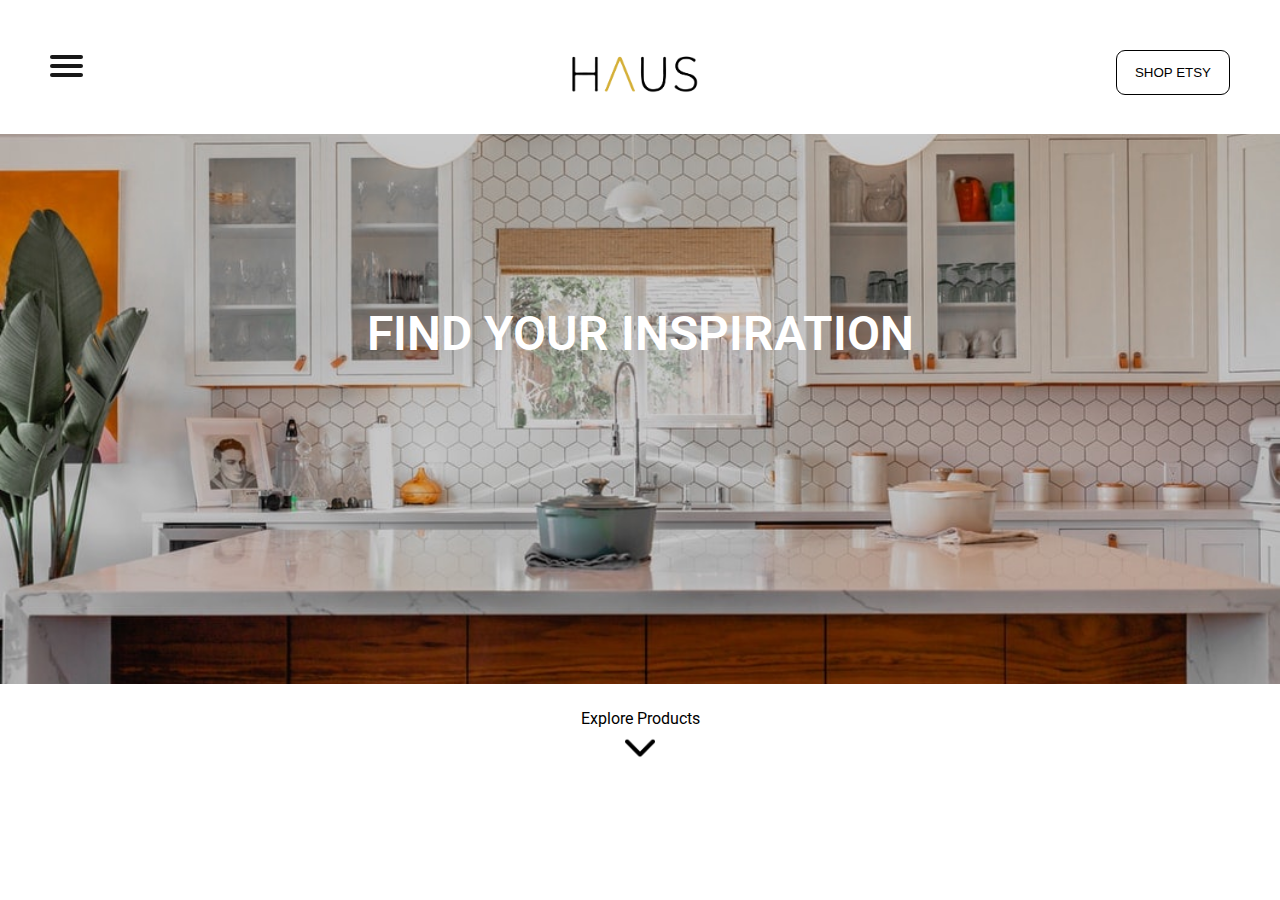
==== index.html @ 094d390c "first update" ====
<!DOCTYPE html>
<html>
    <head>
        <title>HAUS</title>
        <link rel="stylesheet" type="text/css" href="styles.css">
        <link href="https://fonts.googleapis.com/css?family=Roboto&display=swap" rel="stylesheet">
        <style>
        </style>

    </head>
    <body>
        <header>
            <nav role="navigation"> <!--so i'm not sure how role is being applied here-->
                <div id="menuToggle">
                    <input type="checkbox" />
                    <span></span>
                    <span></span>
                    <span></span>

                    <ul id="menu">
                        <a href="index.html"><li>Home</li></a>
                        <a href="index.html"><li>About</li></a>
                        <a href="index.html"><li>Products</li></a> <!--add menu on top to click through the multiple pages--->
                        <a href="index.html"><li>Contact</li></a>

                    </ul>
                </div>
            </nav>

            <div class="logo">
                <img src="images/itp-logo.png" alt="logo">
            </div>

            <div class="etsy">
                <button>
                    <p><a href="https://www.etsy.com/shop/ArtisanBornCreations?ref=simple-shop-header-name&listing_id=693794367&ga_search_query=modern%20furniture">SHOP ETSY</a></p>
                </button>

            </div>
        </header>

        <main>
            <div id="main-image">
                    <h1>FIND YOUR INSPIRATION</h1>
                </div>
                <!-- How do I put these together on top? -->
            </div>
            
            <div class="scroll-box">
                <div class="scroll">
                    <p>Explore Products</p>
                    <img src="images/arrow.png" alt="down arrow">
                </div>
            </div>

            <div class="">

            </div>
        </main>


    </body>
</html>
---- styles.css ----
body {
    font-family: 'Roboto', sans-serif;
    margin: 0;
    padding: 0;
}

/* Styling for header */
.logo img {
    height: 50px;
    width: auto;
    margin: 50px 0 0 120px;

}

button {
    background: none;
    border: 1.2px solid #000;
    border-radius: 9px;
    padding: .5px 18px;
    margin-top: 50px;
    margin-right: 50px;
    
}

button a:link {
    text-decoration: none;
    color: #000;
}

button a:visited {
    text-decoration: none;
    color: #000;
}

button a:hover {
    color: #d4af37;
}

header {
    display: flex;
    justify-content: space-between;
    background: #ffffff;
    padding-bottom: 30px;
}

/* Styling for menu */

#menu > a {
    text-decoration: none ;
    color: #fff;
    transition: color 0.3s ease;
}

#menu > a:hover {
    color: #d4af37;
}


#menuToggle {
    display: block;
    position: relative;
    top: 50px;
    left: 50px;
    z-index: 1; 
    -webkit-user-select: none;
    user-select: none;
}

#menuToggle input {
    display: block;
    width: 40px;
    height: 32px;
    position: absolute;
    top: -7px;
    left: -5px;

    cursor: pointer;
    opacity: 0;
    z-index: 2;
    -webkit-touch-callout: none;
}
#menuToggle ul {
    height: 630px;
}

#menuToggle li {
    margin-top: 10px;
}

#menuToggle span {
    display: block;
    width: 33px;
    height: 4px;
    margin-top: 5px;
    position: relative;

    background: #181818;
    border-radius: 3px;

    z-index: 1;

    transform-origin: 4px 0px;

    transition: transform 0.5s cubic-bezier(0.77,0.2,0.05,1.0), 
                background 0.5s cubic-bezier(0.77,0.2,0.05,1.0),
                opacity 0.55s ease;

}

#menuToggle span:first-child {
    transform-origin: 0% 0%;
}

#menuToggle span:nth-last-child(2) {
    transform-origin: 0% 100%;
}


/* Crossmark Time */
#menuToggle input:checked ~ span {
    opacity: 1;
    transform: rotate(45deg) translate(-2px, -1px);
}

#menuToggle input:checked ~ span:nth-last-child(3) {
    opacity: 0;
    transform: rotate(0deg) scale(0.2, 0.2);
    /* Shouldnt I be calling out the 2nd span instead of the 3rd? */
}

#menuToggle input:checked ~ span:nth-last-child(2) {
    transform: rotate(-45deg) translate(0, -1px);
}

/* Making it absolute position at top of the screen */
#menu {
    position: absolute;
    width: 300px;
    margin: -100px 0 0 -50px;
    padding: 50px;
    padding-top: 125px;
    background: #434343d4;
    list-style-type: none;

    -webkit-font-smoothing: antialiased;
    /* Stop safari flickering */

    transform-origin: 0% 0%;
    transform: translate(-100%, 0);

    transition: transform 0.5s cubic-bezier(0.77,0.2,0.05,1.0);

}

#menu li {
    padding: 10px 0;
    font-size: 22px;
}

#menuToggle input:checked ~ ul {
    transform: none;
}

/* Problems I am facing: when the page is reloaded the menu pops up and when I click an item on the menu then the words turn purple?! https://codepen.io/erikterwan/pen/EVzeRP */

/* Main styling */

#main-image h1 {
    text-align: center;
    background-image: url("images/kitchen2.jpeg");
    background-size: cover;
    background-position: center;
    color: #fff;
    height: 550px;
    line-height: 400px;
    margin: 0px;
    font-size: 3em;
    /* text-shadow: 0 0 3px #212121;  */
    font-weight: 600;
}

.scroll {
    width: 200px;
    height: auto;
    margin-left: auto;
    margin-right: auto;
    text-align: center;
}

.scroll img {
    width: 30px;
    height: auto;
    margin-left: auto;
    margin-right: auto;

}

.scroll-box p {
    margin-top: 25px;
    margin-bottom: 5px;
}
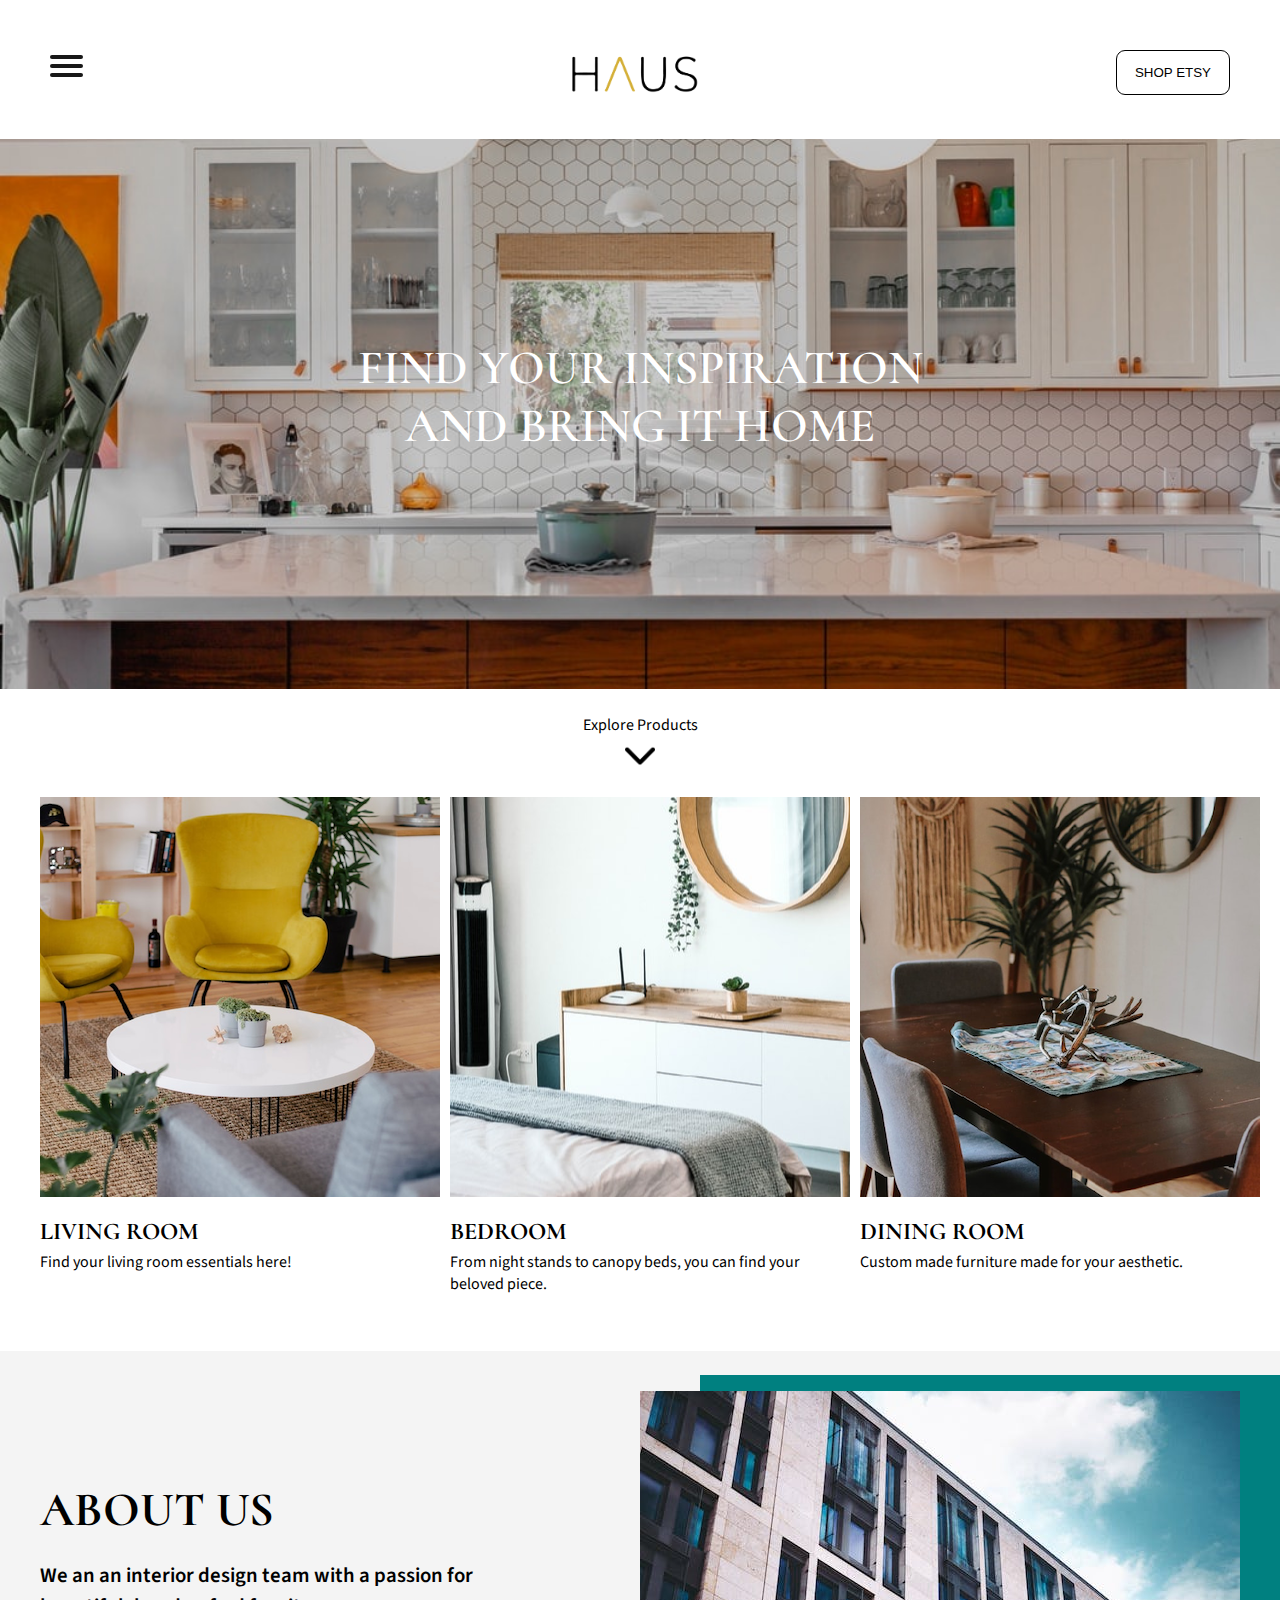
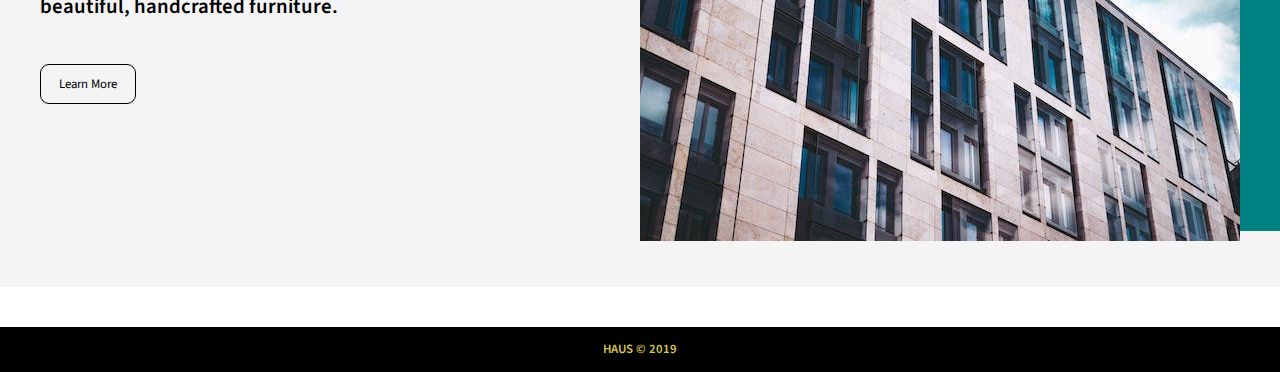
==== commit b6bf54fe: "Version two, updated home page and products page" ====
--- a/index.html
+++ b/index.html
@@ -3,8 +3,184 @@
     <head>
         <title>HAUS</title>
         <link rel="stylesheet" type="text/css" href="styles.css">
-        <link href="https://fonts.googleapis.com/css?family=Roboto&display=swap" rel="stylesheet">
+        <link href="https://fonts.googleapis.com/css?family=Source+Sans+Pro&display=swap" rel="stylesheet">
+        <link href="https://fonts.googleapis.com/css?family=Cormorant:700&display=swap" rel="stylesheet">
         <style>
+            #menu {
+                display: none;
+            }
+            /* Main styling */
+            main {
+                margin-top: 139px;
+            }
+            #main-image {
+                background-image: url("images/kitchen2.jpeg");
+                background-size: cover;
+                background-position: center;
+                height: 550px;
+            }
+
+            #main-image h1 {
+                text-align: center;
+                color: #fff;
+                margin: 0px;
+                font-size: 3em;
+                /* text-shadow: 0 0 3px #212121;  */
+                font-weight: 600;
+            }
+
+            .scroll {
+                width: 200px;
+                height: auto;
+                margin-left: auto;
+                margin-right: auto;
+                text-align: center;
+                margin-bottom: 20px;
+            }
+
+            .scroll img {
+                width: 30px;
+                height: auto;
+                margin-left: auto;
+                margin-right: auto;
+
+            }
+
+            .scroll-box p {
+                margin-top: 25px;
+                margin-bottom: 5px;
+            }
+
+            .scroll-box a {
+                text-decoration: none;
+                color: #000;
+            }
+
+            .scroll-box a:hover {
+                color: #d4af37;
+            }
+            /* Styling of Product Section */
+            #product-section{
+                display: flex;
+                width: 1200px;
+                margin-left: auto;
+                margin-right: auto;
+            }
+            .box1 {
+                display: flex;
+                flex-direction: column;
+                width: 400px;
+            }
+            .box1 .img-box1 {
+                background-image: url("images/livingroom.png");
+                width: 400px;
+                height: 400px;
+                background-position: left;
+            }
+
+            .box1 .text-box1 h2 {
+                margin-bottom: 5px;
+            }
+            .box1 .text-box1 p {
+                margin-top: 0px;
+            }
+
+            .box2 {
+                display: flex;
+                flex-direction: column;
+                width: 400px;
+                margin-left: 10px;
+                margin-right: 10px;
+            }
+            .box2 .img-box2 {
+                background-image: url("images/bedroom.png");
+                width: 400px;
+                height: 400px;
+                background-position: left;
+            }
+            .box2 .text-box2 h2 {
+                margin-bottom: 5px;
+            }
+            .box2 .text-box2 p {
+                margin-top: 0px;
+            }
+
+            .box3 {
+                display: flex;
+                flex-direction: column;
+                width: 400px;
+
+            }
+            .box3 .img-box3 {
+                background-image: url("images/table.png");
+                width: 400px;
+                height: 400px;
+                background-position: left;
+            }
+            .box3 .text-box3 h2 {
+                margin-bottom: 5px;
+            }
+            .box3 .text-box3 p {
+                margin-top: 0px;
+            }
+
+            /* Styling for about section */
+            .about {
+                background-color: #f4f4f4;
+                padding-top: 40px;
+                padding-bottom: 40px;
+                margin-top: 40px;
+            }
+            .about-box {
+                display: flex;
+                width: 1200px;
+                margin-left: auto;
+                margin-right: auto;
+            }
+            .about-text {
+                width: 600px;
+                height: auto;
+                padding-top:50px;
+
+            }
+            .about-text h2 {
+                font-size: 3em;
+                margin-bottom: 0px;
+            }
+            .about-text p {
+                font-size: 1.3em;
+                margin-bottom: 50px;
+                padding-right: 80px;
+                line-height: 1.5;
+                font-weight: 600;
+            }
+            .about-text a {
+                margin-top: 50px;
+                padding: 10px 18px;
+                border: 1.2px solid #000;
+                border-radius: 9px;
+                text-decoration: none;
+                font-size: .8em;
+            }
+
+            .about-text a:link {
+                text-decoration: none;
+                color: #000;
+            }
+
+            .about-text a:visited {
+                text-decoration: none;
+                color: #000;
+            }
+            .about-text a:hover {
+                color: #d4af37;
+            }
+
+            .about-img {
+                width: 600px;
+                height: auto;
+                box-shadow: 60px -16px #008080;
+            }
         </style>
 
     </head>
@@ -19,9 +195,9 @@
 
                     <ul id="menu">
                         <a href="index.html"><li>Home</li></a>
-                        <a href="index.html"><li>About</li></a>
-                        <a href="index.html"><li>Products</li></a> <!--add menu on top to click through the multiple pages--->
-                        <a href="index.html"><li>Contact</li></a>
+                        <a href="product-livingroom.html"><li>Products</li></a> <!--add menu on top to click through the multiple pages--->
+                        <a href="about.html"><li>About</li></a>
+                        <a href="contact.html"><li>Contact</li></a>
 
                     </ul>
                 </div>
@@ -41,22 +217,70 @@
 
         <main>
             <div id="main-image">
-                    <h1>FIND YOUR INSPIRATION</h1>
-                </div>
-                <!-- How do I put these together on top? -->
+                    <h1 id="find">FIND YOUR INSPIRATION</h1>
+                    <h1>AND BRING IT HOME</h1>
+                </div>
             </div>
             
-            <div class="scroll-box">
-                <div class="scroll">
-                    <p>Explore Products</p>
-                    <img src="images/arrow.png" alt="down arrow">
-                </div>
-            </div>
-
-            <div class="">
+            <div class="scroll-box"> 
+                <div class="scroll"> 
+                    <a href="#product-section"><p>Explore Products</p></a>
+                    <a href="#product-section"><img src="images/arrow.png" alt="down arrow"></a>
+                </div>
+            </div>
+
+            <div id="product-section">
+                <div class="box1"> <!--ADD FLEX or FLOAT-->
+                    <div class="img-box1"></div> <!--This div has a set width for the image-->
+                    <div class="text-box1"><!--This div has width for text to live inside of it-->
+                        <h2>LIVING ROOM</h2>
+                        <p>Find your living room essentials here!</p>
+                    </div><!--This div has width for text to live inside of it-->
+                </div>
+
+                <div class="box2">
+                    <div class="img-box2"></div> <!--This div has a set width for the image-->
+                    <div class="text-box2"><!--This div has width for text to live inside of it-->
+                        <h2>BEDROOM</h2>
+                        <p>From night stands to canopy beds, you can find your beloved piece.</p>
+                    </div><!--This div has width for text to live inside of it-->
+
+                </div>  
+
+                <div class="box3">
+                    <div class="img-box3"></div> <!--This div has a set width for the image-->
+                    <div class="text-box3"><!--This div has width for text to live inside of it-->
+                        <h2>DINING ROOM</h2>
+                        <p>Custom made furniture made for your aesthetic.</p>
+                    </div><!--This div has width for text to live inside of it-->   
+                </div>
 
             </div>
         </main>
+
+
+        <section>
+            <div class="about">
+                <div class="about-box">
+                    <div class="about-text">
+                        <h2>ABOUT US</h2>
+                        <p>We an an interior design team with a passion for beautiful, handcrafted furniture. </p>
+                        <a href="about.html">Learn More</a>
+                    </div>
+
+                    <div class="about-img"> 
+                        <img src="images/about2.jpeg" alt="Our building">
+                    </div>
+
+                </div>
+
+            </div>
+
+        </section>
+
+        <footer>
+                <p>HAUS &copy; 2019</p>
+        </footer>
 
 
     </body>
--- a/styles.css
+++ b/styles.css
@@ -1,10 +1,23 @@
 body {
-    font-family: 'Roboto', sans-serif;
+    font-family: 'Source Sans Pro', sans-serif;
     margin: 0;
     padding: 0;
 }
+h1 {
+    font-family: 'Cormorant', serif;
+}
+h2 {
+    font-family: 'Cormorant', serif;
+}
+
+.clearfloat {
+    clear: both;
+}
 
 /* Styling for header */
+#find {
+    padding-top: 200px;
+}
 .logo img {
     height: 50px;
     width: auto;
@@ -41,6 +54,9 @@
     justify-content: space-between;
     background: #ffffff;
     padding-bottom: 30px;
+    position: fixed;
+    top: 0;
+    width: 100%;
 }
 
 /* Styling for menu */
@@ -134,6 +150,7 @@
 
 /* Making it absolute position at top of the screen */
 #menu {
+    display: block !important; 
     position: absolute;
     width: 300px;
     margin: -100px 0 0 -50px;
@@ -161,41 +178,15 @@
     transform: none;
 }
 
-/* Problems I am facing: when the page is reloaded the menu pops up and when I click an item on the menu then the words turn purple?! https://codepen.io/erikterwan/pen/EVzeRP */
 
-/* Main styling */
-
-#main-image h1 {
+/* Styles for the footer */
+footer {
+    background-color: #000;
+    color: #DBC54E;
     text-align: center;
-    background-image: url("images/kitchen2.jpeg");
-    background-size: cover;
-    background-position: center;
-    color: #fff;
-    height: 550px;
-    line-height: 400px;
-    margin: 0px;
-    font-size: 3em;
-    /* text-shadow: 0 0 3px #212121;  */
-    font-weight: 600;
+    height: 45px;
+    line-height: 45px;
+    font-size: .8em;
+    font-weight:600;
+    margin-top: 40px;
 }
-
-.scroll {
-    width: 200px;
-    height: auto;
-    margin-left: auto;
-    margin-right: auto;
-    text-align: center;
-}
-
-.scroll img {
-    width: 30px;
-    height: auto;
-    margin-left: auto;
-    margin-right: auto;
-
-}
-
-.scroll-box p {
-    margin-top: 25px;
-    margin-bottom: 5px;
-}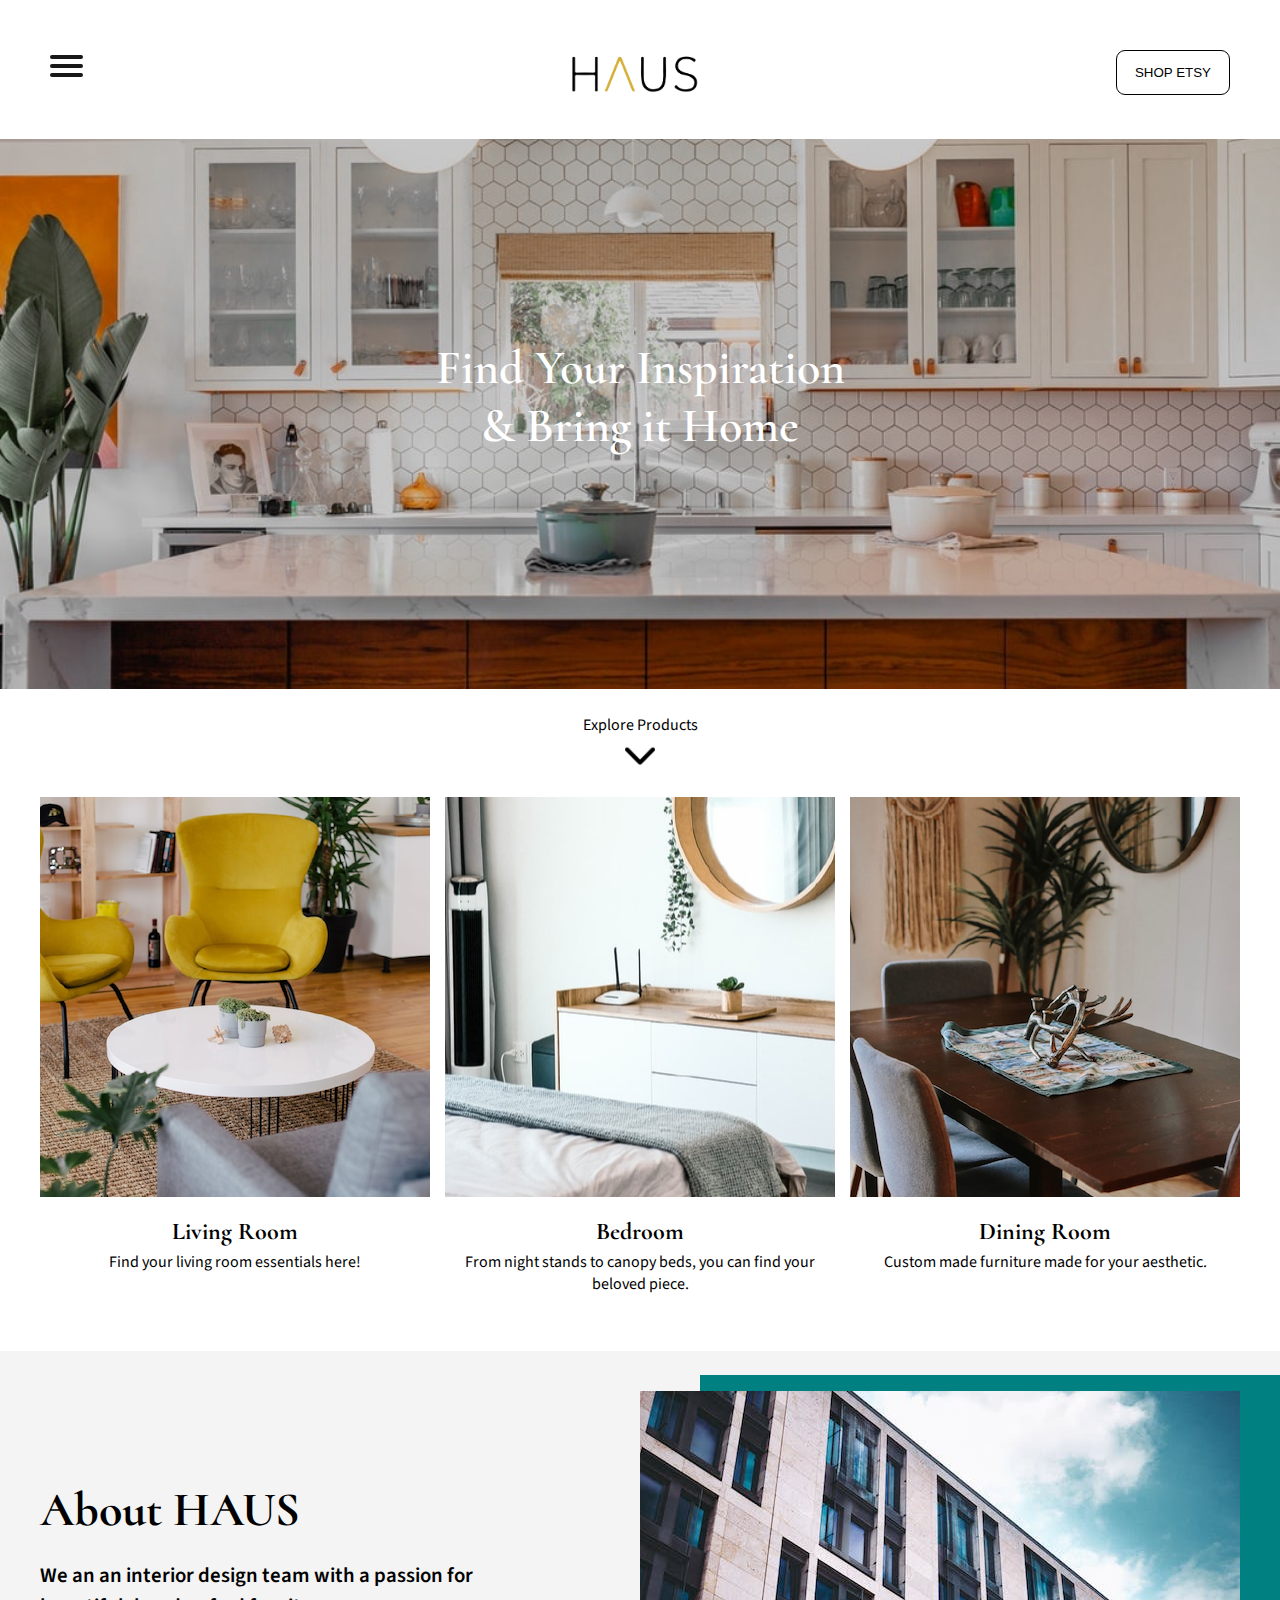
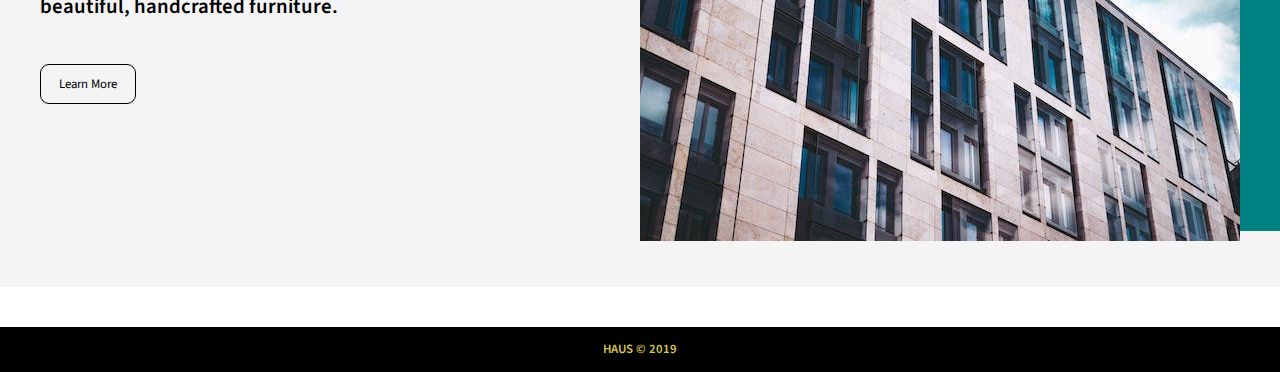
==== commit 2c20d0cc: "Version three, updated home page and the layout for the product pages." ====
--- a/index.html
+++ b/index.html
@@ -65,63 +65,69 @@
                 width: 1200px;
                 margin-left: auto;
                 margin-right: auto;
+                justify-content: space-between;
             }
             .box1 {
                 display: flex;
                 flex-direction: column;
-                width: 400px;
+                width: 390px;
             }
             .box1 .img-box1 {
                 background-image: url("images/livingroom.png");
-                width: 400px;
+                width: 390px;
                 height: 400px;
                 background-position: left;
             }
 
             .box1 .text-box1 h2 {
                 margin-bottom: 5px;
+                text-align: center;
             }
             .box1 .text-box1 p {
                 margin-top: 0px;
+                text-align: center;
             }
 
             .box2 {
                 display: flex;
                 flex-direction: column;
-                width: 400px;
-                margin-left: 10px;
-                margin-right: 10px;
+                width: 390px;
+
             }
             .box2 .img-box2 {
                 background-image: url("images/bedroom.png");
-                width: 400px;
+                width: 390px;
                 height: 400px;
                 background-position: left;
             }
             .box2 .text-box2 h2 {
                 margin-bottom: 5px;
+                text-align: center;
             }
             .box2 .text-box2 p {
                 margin-top: 0px;
+                text-align: center;
             }
 
             .box3 {
                 display: flex;
                 flex-direction: column;
-                width: 400px;
+                width: 390px;
 
             }
             .box3 .img-box3 {
                 background-image: url("images/table.png");
-                width: 400px;
+                width: 390px;
                 height: 400px;
                 background-position: left;
             }
             .box3 .text-box3 h2 {
                 margin-bottom: 5px;
+                text-align: center;
             }
             .box3 .text-box3 p {
                 margin-top: 0px;
+                text-align: center;
             }
 
             /* Styling for about section */
@@ -217,8 +223,8 @@
 
         <main>
             <div id="main-image">
-                    <h1 id="find">FIND YOUR INSPIRATION</h1>
-                    <h1>AND BRING IT HOME</h1>
+                    <h1 id="find">Find Your Inspiration</h1>
+                    <h1>& Bring it Home</h1>
                 </div>
             </div>
             
@@ -229,11 +235,12 @@
                 </div>
             </div>
 
+            <!-- Product Section -->
             <div id="product-section">
                 <div class="box1"> <!--ADD FLEX or FLOAT-->
                     <div class="img-box1"></div> <!--This div has a set width for the image-->
                     <div class="text-box1"><!--This div has width for text to live inside of it-->
-                        <h2>LIVING ROOM</h2>
+                        <h2>Living Room</h2>
                         <p>Find your living room essentials here!</p>
                     </div><!--This div has width for text to live inside of it-->
                 </div>
@@ -241,7 +248,7 @@
                 <div class="box2">
                     <div class="img-box2"></div> <!--This div has a set width for the image-->
                     <div class="text-box2"><!--This div has width for text to live inside of it-->
-                        <h2>BEDROOM</h2>
+                        <h2>Bedroom</h2>
                         <p>From night stands to canopy beds, you can find your beloved piece.</p>
                     </div><!--This div has width for text to live inside of it-->
 
@@ -250,7 +257,7 @@
                 <div class="box3">
                     <div class="img-box3"></div> <!--This div has a set width for the image-->
                     <div class="text-box3"><!--This div has width for text to live inside of it-->
-                        <h2>DINING ROOM</h2>
+                        <h2>Dining Room</h2>
                         <p>Custom made furniture made for your aesthetic.</p>
                     </div><!--This div has width for text to live inside of it-->   
                 </div>
@@ -263,7 +270,7 @@
             <div class="about">
                 <div class="about-box">
                     <div class="about-text">
-                        <h2>ABOUT US</h2>
+                        <h2>About HAUS</h2>
                         <p>We an an interior design team with a passion for beautiful, handcrafted furniture. </p>
                         <a href="about.html">Learn More</a>
                     </div>
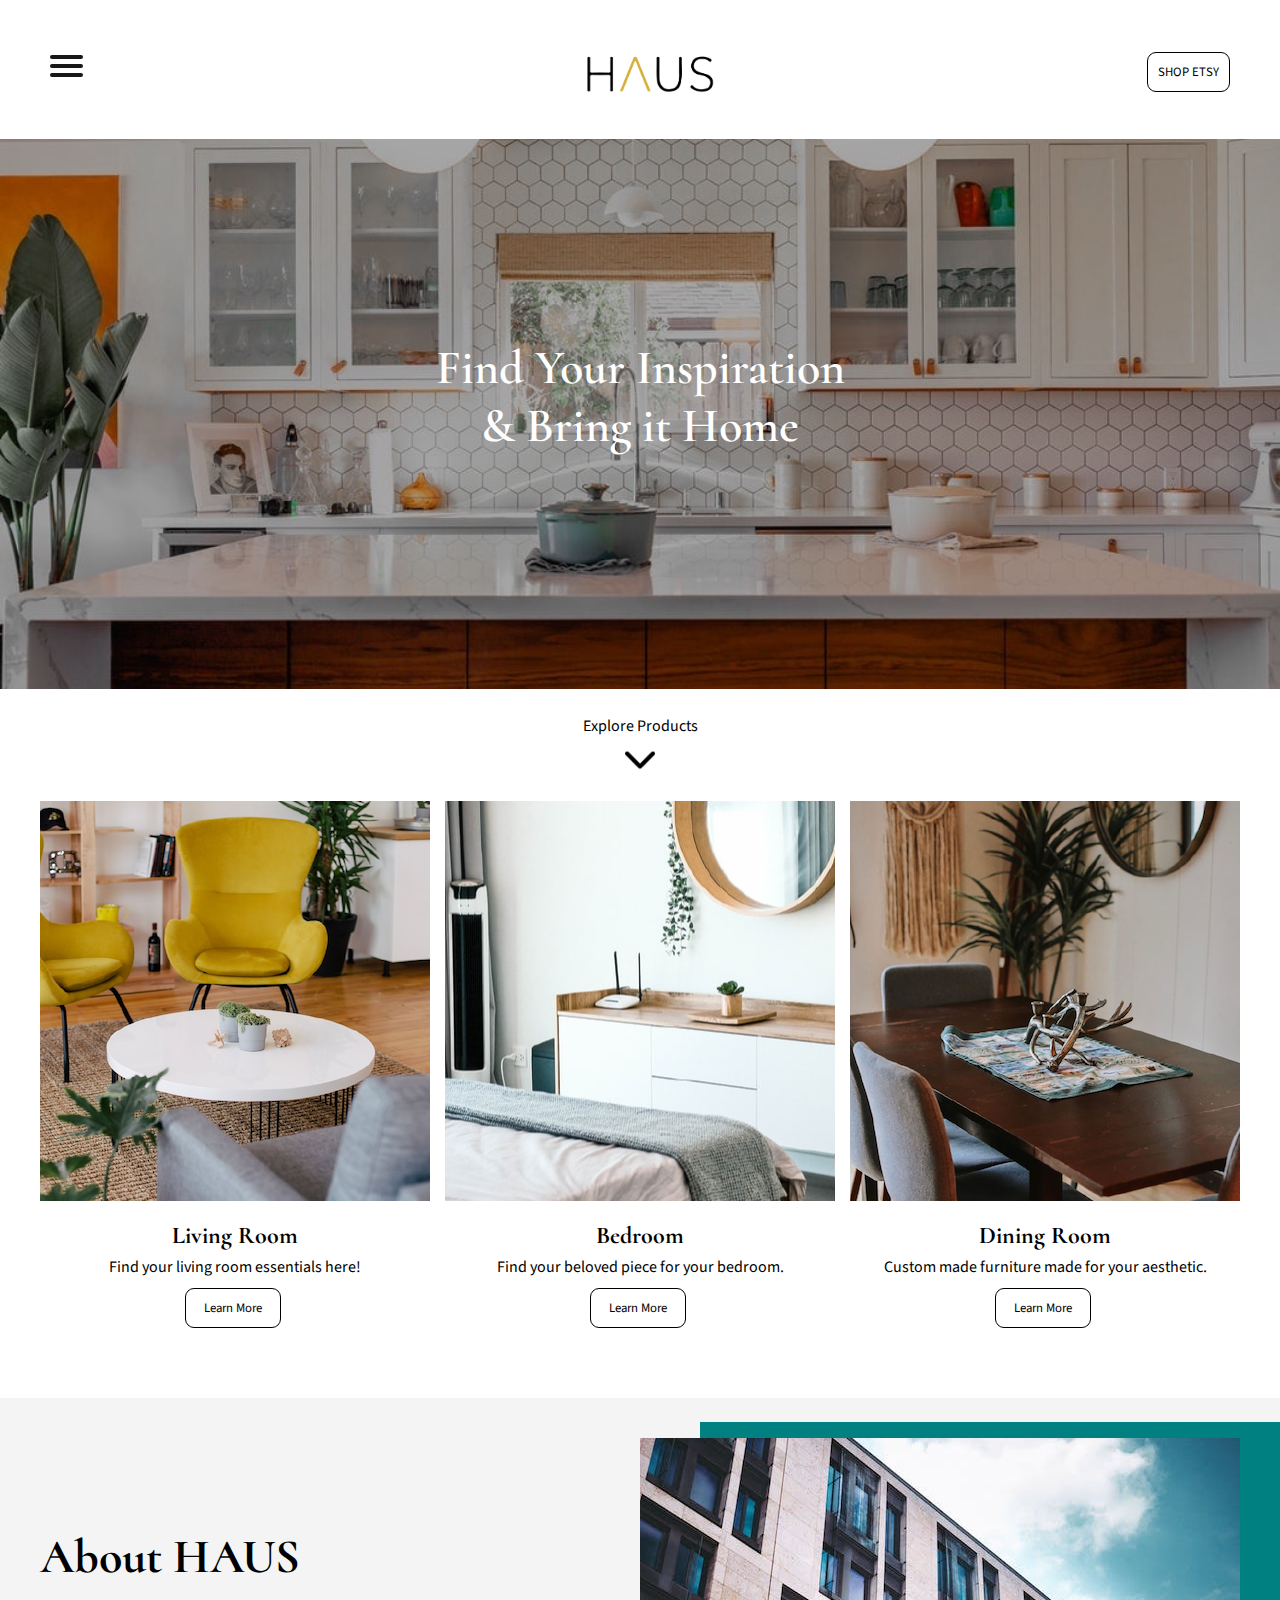
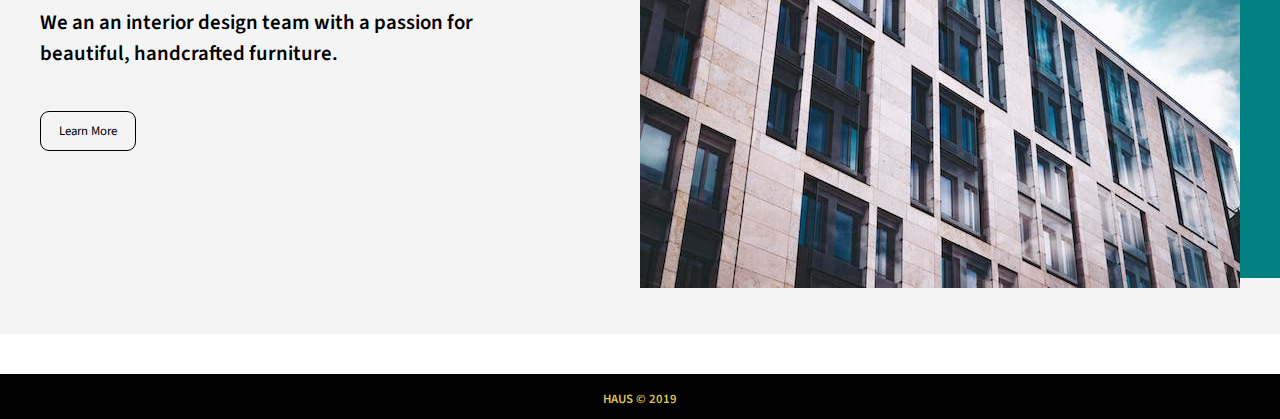
==== commit bd6c7f70: "Version four, updated content/layout for every page, added a contact form and a javascript slider in" ====
--- a/index.html
+++ b/index.html
@@ -1,10 +1,13 @@
 <!DOCTYPE html>
-<html>
+<html lang="en">
     <head>
         <title>HAUS</title>
         <link rel="stylesheet" type="text/css" href="styles.css">
         <link href="https://fonts.googleapis.com/css?family=Source+Sans+Pro&display=swap" rel="stylesheet">
         <link href="https://fonts.googleapis.com/css?family=Cormorant:700&display=swap" rel="stylesheet">
+        <meta charset="utf-8">
+        <meta name="keywords" content="HAUS, HTML5, CSS3, Web Publishing, ITP104, Interior Design, Custom Furniture">
+        <meta name="description" content="We an interior design team with a passion for beautiful, handcrafted furniture.">
         <style>
             #menu {
                 display: none;
@@ -65,6 +68,7 @@
                 width: 1200px;
                 margin-left: auto;
                 margin-right: auto;
+                margin-bottom: 80px;
                 justify-content: space-between;
             }
             .box1 {
@@ -187,12 +191,40 @@
                 height: auto;
                 box-shadow: 60px -16px #008080;
             }
+            .btn {
+                width: 100px;
+                margin-left: auto;
+                margin-right: auto;
+            }
+            a.product-btn  {
+                margin-top: 50px;
+                padding: 10px 18px;
+                border: 1.2px solid #000;
+                border-radius: 9px;
+                text-decoration: none;
+                font-size: .8em;
+                text-align: center;
+            }
+
+            a.product-btn:link {
+                text-decoration: none;
+                color: #000;
+            }
+            a.product-btn:visited {
+                text-decoration: none;
+                color: #000;
+            }
+            a.product-btn:hover {
+                color: #d4af37;
+            }
+
+
         </style>
 
     </head>
     <body>
         <header>
-            <nav role="navigation"> <!--so i'm not sure how role is being applied here-->
+            <nav> 
                 <div id="menuToggle">
                     <input type="checkbox" />
                     <span></span>
@@ -200,24 +232,20 @@
                     <span></span>
 
                     <ul id="menu">
-                        <a href="index.html"><li>Home</li></a>
-                        <a href="product-livingroom.html"><li>Products</li></a> <!--add menu on top to click through the multiple pages--->
-                        <a href="about.html"><li>About</li></a>
-                        <a href="contact.html"><li>Contact</li></a>
-
+                        <li><a href="index.html">Home</a></li>
+                        <li><a href="product-livingroom.html">Products</a></li>
+                        <li><a href="about.html">About</a></li>
+                        <li><a href="contact.html">Contact</a></li>
                     </ul>
                 </div>
             </nav>
 
             <div class="logo">
-                <img src="images/itp-logo.png" alt="logo">
+                <a href="index.html"><img src="images/itp-logo.png" alt="logo"></a>
             </div>
 
             <div class="etsy">
-                <button>
-                    <p><a href="https://www.etsy.com/shop/ArtisanBornCreations?ref=simple-shop-header-name&listing_id=693794367&ga_search_query=modern%20furniture">SHOP ETSY</a></p>
-                </button>
-
+                    <a class="etsy-btn" target="_blank" href="https://www.etsy.com/shop/ArtisanBornCreations?ref=simple-shop-header-name&listing_id=693794367&ga_search_query=modern%20furniture">SHOP ETSY</a>
             </div>
         </header>
 
@@ -225,7 +253,6 @@
             <div id="main-image">
                     <h1 id="find">Find Your Inspiration</h1>
                     <h1>& Bring it Home</h1>
-                </div>
             </div>
             
             <div class="scroll-box"> 
@@ -237,28 +264,37 @@
 
             <!-- Product Section -->
             <div id="product-section">
-                <div class="box1"> <!--ADD FLEX or FLOAT-->
-                    <div class="img-box1"></div> <!--This div has a set width for the image-->
+                <div class="box1"> <!--ADD FLEX-->
+                    <a href="product-livingroom.html"><div class="img-box1"></div></a><!--This div has a set width for the image-->
                     <div class="text-box1"><!--This div has width for text to live inside of it-->
                         <h2>Living Room</h2>
                         <p>Find your living room essentials here!</p>
+                        <div class="btn">
+                            <a class="product-btn" href="product-livingroom.html">Learn More</a>
+                        </div>
                     </div><!--This div has width for text to live inside of it-->
                 </div>
 
                 <div class="box2">
-                    <div class="img-box2"></div> <!--This div has a set width for the image-->
+                    <a href="product-bedroom.html"><div class="img-box2"></div></a> <!--This div has a set width for the image-->
                     <div class="text-box2"><!--This div has width for text to live inside of it-->
                         <h2>Bedroom</h2>
-                        <p>From night stands to canopy beds, you can find your beloved piece.</p>
+                        <p>Find your beloved piece for your bedroom.</p>
+                        <div class="btn">
+                            <a class="product-btn" href="product-bedroom.html">Learn More</a>
+                        </div>
                     </div><!--This div has width for text to live inside of it-->
 
                 </div>  
 
                 <div class="box3">
-                    <div class="img-box3"></div> <!--This div has a set width for the image-->
+                   <a href="product-diningroom.html"><div class="img-box3"></div></a><!--This div has a set width for the image-->
                     <div class="text-box3"><!--This div has width for text to live inside of it-->
                         <h2>Dining Room</h2>
                         <p>Custom made furniture made for your aesthetic.</p>
+                        <div class="btn">
+                            <a class="product-btn"  href="product-diningroom.html">Learn More</a>
+                        </div>
                     </div><!--This div has width for text to live inside of it-->   
                 </div>
 
--- a/styles.css
+++ b/styles.css
@@ -3,11 +3,12 @@
     margin: 0;
     padding: 0;
 }
-h1 {
+h1, h2, h3 {
     font-family: 'Cormorant', serif;
 }
-h2 {
-    font-family: 'Cormorant', serif;
+
+p {
+    line-height: 1.6;
 }
 
 .clearfloat {
@@ -25,27 +26,26 @@
 
 }
 
-button {
+.etsy {
+    margin-top: 60px;
+    margin-right: 50px;
+}
+a.etsy-btn{
     background: none;
     border: 1.2px solid #000;
     border-radius: 9px;
-    padding: .5px 18px;
-    margin-top: 50px;
-    margin-right: 50px;
-    
-}
-
-button a:link {
     text-decoration: none;
     color: #000;
-}
-
-button a:visited {
+    padding: 10px;
+    font-size: .8em;
+}
+
+a.etsy-btn:visited {
     text-decoration: none;
     color: #000;
 }
 
-button a:hover {
+a.etsy-btn:hover {
     color: #d4af37;
 }
 
@@ -57,17 +57,18 @@
     position: fixed;
     top: 0;
     width: 100%;
+    z-index: 1;
 }
 
 /* Styling for menu */
 
-#menu > a {
+li > a {
     text-decoration: none ;
     color: #fff;
     transition: color 0.3s ease;
 }
 
-#menu > a:hover {
+li > a:hover {
     color: #d4af37;
 }
 
@@ -96,7 +97,7 @@
     -webkit-touch-callout: none;
 }
 #menuToggle ul {
-    height: 630px;
+    height: 800px;
 }
 
 #menuToggle li {
@@ -186,7 +187,105 @@
     text-align: center;
     height: 45px;
     line-height: 45px;
+    padding-top: 2px;
     font-size: .8em;
     font-weight:600;
     margin-top: 40px;
 }
+
+/* SLIDER Stylingggggggg */
+
+* {box-sizing:border-box}
+
+/* Slideshow container */
+.slideshow-container {
+max-width: 1000px;
+position: relative;
+margin: auto;
+}
+
+/* Hide the images by default */
+.mySlides {
+display: none;
+}
+
+/* Next & previous buttons */
+.prev, .next {
+cursor: pointer;
+position: absolute;
+top: 50%;
+width: auto;
+margin-top: -22px;
+padding: 16px;
+color: white;
+font-weight: bold;
+font-size: 18px;
+transition: 0.6s ease;
+border-radius: 0 3px 3px 0;
+user-select: none;
+}
+
+/* Position the "next button" to the right */
+.next {
+right: 0;
+border-radius: 3px 0 0 3px;
+}
+
+/* On hover, add a black background color with a little bit see-through */
+.prev:hover, .next:hover {
+background-color: rgba(0,0,0,0.8);
+}
+
+/* Caption text */
+.text {
+color: #f2f2f2;
+font-size: 15px;
+padding: 8px 12px;
+position: absolute;
+bottom: 8px;
+width: 100%;
+text-align: center;
+}
+
+/* Number text (1/3 etc) */
+.numbertext {
+color: #f2f2f2;
+font-size: 12px;
+padding: 8px 12px;
+position: absolute;
+top: 0;
+}
+
+/* The dots/bullets/indicators */
+.dot {
+cursor: pointer;
+height: 15px;
+width: 15px;
+margin: 0 2px;
+background-color: #bbb;
+border-radius: 50%;
+display: inline-block;
+transition: background-color 0.6s ease;
+}
+
+.active, .dot:hover {
+background-color: #717171;
+}
+
+/* Fading animation */
+.fade {
+-webkit-animation-name: fade;
+-webkit-animation-duration: 1.5s;
+animation-name: fade;
+animation-duration: 1.5s;
+}
+
+@-webkit-keyframes fade {
+from {opacity: .4}
+to {opacity: 1}
+}
+
+@keyframes fade {
+from {opacity: .4}
+to {opacity: 1}
+}
